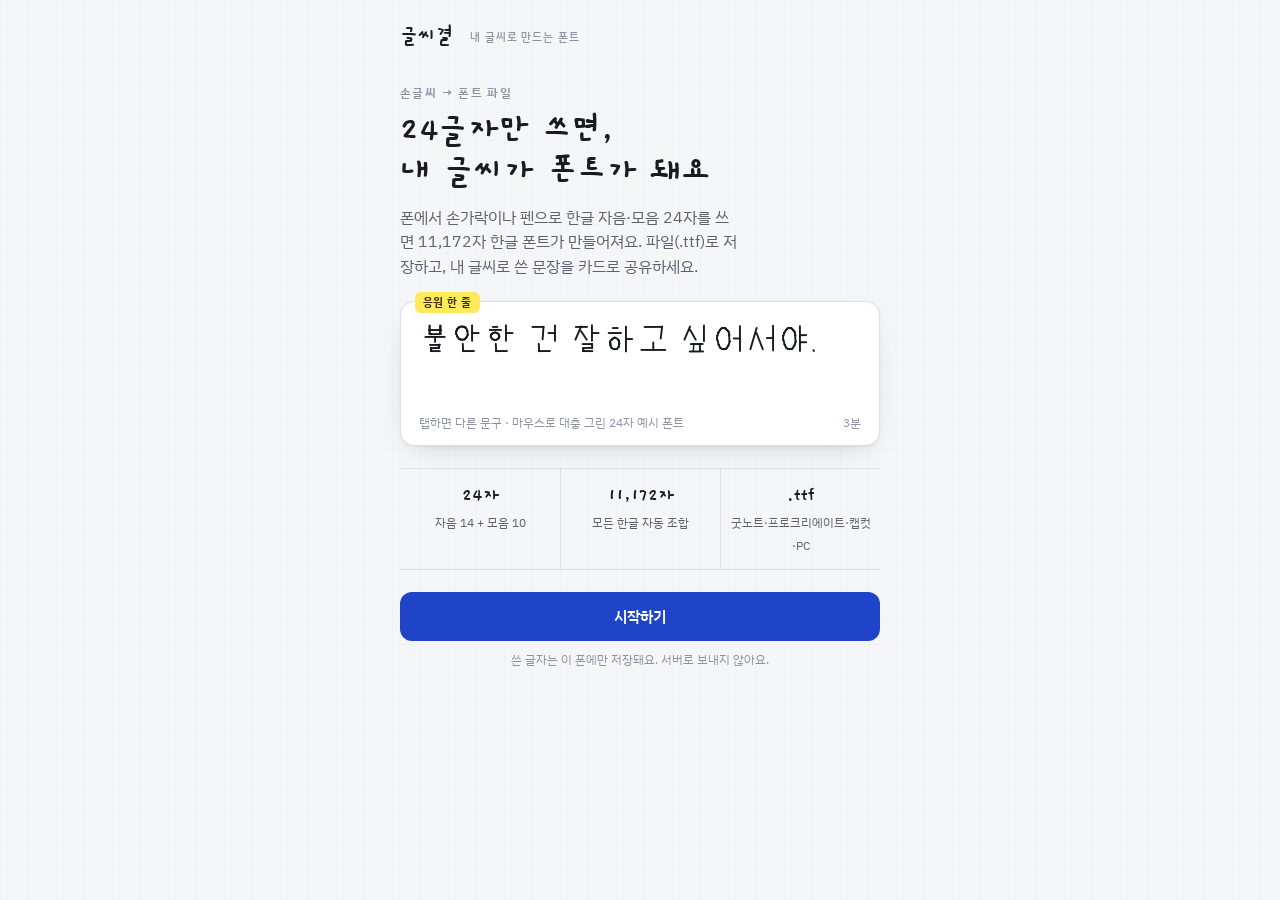
==== src/index.html @ ae1b6b3f "글씨결 v1: 응원 문구·스토리 공유·링크 미리보기·Vercel 배포 준비 - 첫 화면 예시 문구 12개 순환(탭), 완성 화면 응원 문구 칩 - 공유 카드: 폰에서 공유 시트로 " ====
<!DOCTYPE html>
<html lang="ko">
<head>
<meta charset="utf-8">
<meta name="viewport" content="width=device-width, initial-scale=1, viewport-fit=cover">
<meta name="theme-color" content="#F5F6F8">
<title>글씨결</title>
<meta name="description" content="24글자만 쓰면 내 글씨가 폰트가 돼요. 가입 없이 폰에서 3분. 내 글씨로 응원 카드 만들고 스토리에 올리세요.">
<!-- 링크 미리보기(인스타 DM·카톡). 배포 주소가 다르면 아래 두 URL만 바꾸세요 -->
<meta property="og:type" content="website">
<meta property="og:title" content="글씨결 — 24글자만 쓰면 내 글씨가 폰트가 돼요">
<meta property="og:description" content="가입 없이 폰에서 3분. 내 글씨로 응원 카드 만들고 스토리에 올리세요.">
<meta property="og:image" content="https://geulssigyeol.vercel.app/og.png">
<meta property="og:url" content="https://geulssigyeol.vercel.app/">
<meta name="twitter:card" content="summary_large_image">
<link rel="icon" href="data:image/svg+xml,%3Csvg xmlns='http://www.w3.org/2000/svg' viewBox='0 0 64 64'%3E%3Crect width='64' height='64' rx='14' fill='%23FFE95C'/%3E%3Ctext x='32' y='44' font-size='34' font-weight='700' text-anchor='middle' font-family='Apple SD Gothic Neo,Malgun Gothic,sans-serif' fill='%233B3200'%3E글%3C/text%3E%3C/svg%3E">
<link rel="apple-touch-icon" href="apple-touch-icon.png">
<meta name="apple-mobile-web-app-title" content="글씨결">
<!-- Vercel Web Analytics: 프로젝트에서 Analytics를 켜면 방문 수가 잡혀요. 안 켜면 그냥 무시됩니다 -->
<script>window.va = window.va || function () { (window.vaq = window.vaq || []).push(arguments); };</script>
<script defer src="/_vercel/insights/script.js"></script>
<link rel="preconnect" href="https://fonts.googleapis.com">
<link rel="stylesheet" href="https://fonts.googleapis.com/css2?family=Gaegu:wght@400;700&family=IBM+Plex+Sans+KR:wght@400;500;600;700&display=swap">
<link rel="stylesheet" href="styles.css">
</head>
<body>

<div class="wrap">
  <header class="top">
    <div class="brand" id="brand">글씨결 <small>내 글씨로 만드는 폰트</small></div>
    <div class="step" id="topStep"></div>
  </header>

  <!-- HOME -->
  <main id="s-home">
    <section class="hero">
      <div class="eyebrow">손글씨 → 폰트 파일</div>
      <h1 class="display" style="margin-top:8px">24글자만 쓰면,<br>내 글씨가 폰트가 돼요</h1>
      <p class="lead">폰에서 손가락이나 펜으로 한글 자음·모음 24자를 쓰면 11,172자 한글 폰트가 만들어져요. 파일(.ttf)로 저장하고, 내 글씨로 쓴 문장을 카드로 공유하세요.</p>
      <div class="demo" id="demo" role="button" tabindex="0" aria-label="다른 응원 문구 보기">
        <span class="tag">응원 한 줄</span>
        <div class="sample" id="demoText">오늘도 잘하고 있어. 진짜로.</div>
        <canvas id="demoCanvas" hidden></canvas>
        <div class="cap"><span>탭하면 다른 문구 · 마우스로 대충 그린 24자 예시 폰트</span><span class="num">3분</span></div>
      </div>
      <div class="facts">
        <div><b class="num">24자</b><span>자음 14 + 모음 10</span></div>
        <div><b class="num">11,172자</b><span>모든 한글 자동 조합</span></div>
        <div><b>.ttf</b><span>굿노트·프로크리에이트·캡컷·PC</span></div>
      </div>
      <div class="cta">
        <button class="btn primary wide" id="btnStart">시작하기</button>
        <button class="btn wide" id="btnResume" hidden>이어서 쓰기 <span class="num" id="resumeCount"></span></button>
      </div>
      <p class="fine">쓴 글자는 이 폰에만 저장돼요. 서버로 보내지 않아요.</p>
    </section>
  </main>

  <!-- DRAW -->
  <main id="s-draw" hidden>
    <div class="draw-head">
      <div class="stage" id="stageName">한글 기본</div>
      <div class="count num"><span id="cur">1</span> / <span id="total">24</span></div>
    </div>
    <div class="progress"><i id="bar"></i></div>
    <div class="target">
      <div class="ch" id="targetCh">ㄱ</div>
      <div class="info"><b id="targetName">기역</b><span id="targetHint">칸 안에 크게, 평소 쓰던 대로</span></div>
    </div>
    <div class="pad-wrap"><canvas id="pad" aria-label="글씨 쓰는 칸"></canvas></div>
    <div class="tools">
      <button class="btn" id="btnUndo">한 획 되돌리기</button>
      <button class="btn" id="btnClear">지우기</button>
    </div>
    <div class="nav">
      <button class="btn prev" id="btnPrev">이전</button>
      <button class="btn primary next" id="btnNext">다음</button>
    </div>
    <div class="chips" id="chips"></div>
    <div class="live">
      <div class="lbl">지금까지 쓴 글자로</div>
      <canvas id="live" hidden></canvas>
      <div class="hint" id="liveHint">자음 하나, 모음 하나만 써도 여기서 미리 볼 수 있어요.</div>
    </div>
    <div class="foot"><button id="btnExitDraw">쓰기 그만하고 결과 보기</button><span id="drawSaved"></span></div>
  </main>

  <!-- DONE -->
  <main id="s-done" hidden>
    <div class="done-head">
      <div class="eyebrow">완성</div>
      <h2 class="display" style="margin-top:6px">짜잔, 내 글씨가 폰트가 됐어요</h2>
      <p id="doneMeta"></p>
    </div>
    <div class="preview-card">
      <div class="pv" id="pv"></div>
      <canvas id="pvCanvas" hidden></canvas>
      <div class="pv-foot"><span id="pvName"></span><span class="num" id="pvSize"></span></div>
    </div>
    <div class="form">
      <label class="field">응원 문구 (공유 카드에 들어가요 · 직접 써도 돼요)
        <textarea id="sample" rows="2"></textarea>
      </label>
      <div class="cheer" id="cheerChips" aria-label="응원 문구 고르기"></div>
      <div class="two">
        <label class="field">폰트 이름
          <input id="fname" maxlength="24" placeholder="예: 윤정체">
        </label>
        <label class="field">영문 이름 (파일·앱 목록용)
          <input id="fnameEn" maxlength="24" placeholder="YoonjungCe">
        </label>
      </div>
      <label class="field">펜 굵기
        <div class="seg" id="penSeg">
          <button type="button" data-pen="22">가늘게</button>
          <button type="button" data-pen="30" class="on">보통</button>
          <button type="button" data-pen="40">굵게</button>
        </div>
      </label>
    </div>
    <div class="actions">
      <button class="btn primary wide" id="btnFont">폰트 파일 받기 (.ttf)</button>
      <button class="btn hl wide" id="btnCard">공유 카드 만들기 (인스타 4:5)</button>
      <img class="card-img" id="cardImg" alt="공유 카드 미리보기">
      <div class="card-actions" id="cardActions" hidden>
        <button class="btn primary" id="btnShare">스토리에 공유하기</button>
        <button class="btn" id="btnSaveCard">이미지 저장</button>
      </div>
      <p class="note" id="installNote">받은 .ttf 파일은 굿노트·프로크리에이트·캡컷에서 바로 불러올 수 있고, 아이폰은 iFont 같은 앱으로, PC는 더블클릭으로 설치해요.</p>
    </div>
    <section class="more">
      <h3>더 쓰면 더 좋아져요</h3>
      <div class="stage-list" id="stageList"></div>
    </section>
    <section class="ig" id="igBlock">
      <h3 class="display" id="igTitle">내 글씨로 쓴 응원, 스토리에 올려요</h3>
      <p id="igLead">응원 카드를 스토리에 올리고 <b id="igHandle">@ht_bangbang</b>을 태그해 주세요. 태그된 카드는 24시간 안에 리포스트해 드려요.</p>
      <ol>
        <li>응원 문구 고르기 → 공유 카드 저장 → 스토리에 올리기</li>
        <li><span id="igHandle2">@ht_bangbang</span> 태그 + <span id="igTag">#내글씨폰트</span></li>
        <li>응원받을 친구도 태그하기 — 친구도 3분이면 자기 글씨 폰트를 받아요</li>
        <li>팔로우하면 다음 글자 이벤트(쌍자음·이모지·특수문자)를 먼저 받아요</li>
      </ol>
      <a class="btn primary wide" id="igLink" href="#" target="_blank" rel="noopener">인스타그램에서 팔로우하기</a>
    </section>
    <div class="foot"><button id="btnReset">처음부터 다시 쓰기</button><span>글자는 이 폰에만 저장돼요</span></div>
  </main>
</div>
<div class="toast" id="toast" role="status" aria-live="polite"></div>

<script src="handfont.js"></script>
<script src="app.js"></script>

</body>
</html>
---- src/styles.css ----
:root {
    --paper: #F5F6F8; --paper-2: #FFFFFF; --line: #D9DEE8; --grid: #E7EAF1; --grid-2: #F0F2F7;
    --ink: #191B22; --ink-2: #5B6170; --ink-3: #8B92A3;
    --pen: #2044C8; --pen-ink: #FFFFFF; --pen-soft: #E4E9FF; --pen-line: #B8C4F5;
    --hl: #FFE95C; --hl-ink: #3B3200;
    --ok: #1B9556; --danger: #D64545;
    --ghost: #C9CED9;
    --radius: 14px;
    --shadow: 0 1px 2px rgba(20, 24, 40, .06), 0 10px 28px -14px rgba(20, 24, 40, .22);
    color-scheme: light;
  }
  @media (prefers-color-scheme: dark) {
    :root:not([data-theme="light"]) {
      --paper: #14161C; --paper-2: #1C1F27; --line: #2C3140; --grid: #232734; --grid-2: #1F222C;
      --ink: #ECEEF3; --ink-2: #A9B0C2; --ink-3: #757C8E;
      --pen: #7E9AFF; --pen-ink: #0D1330; --pen-soft: #242C4C; --pen-line: #3B4A85;
      --hl: #E3CB3E; --hl-ink: #1A1600;
      --ok: #3CC47C; --danger: #F06A6A;
      --ghost: #3A3F4E;
      --shadow: 0 1px 2px rgba(0, 0, 0, .3), 0 10px 28px -14px rgba(0, 0, 0, .6);
      color-scheme: dark;
    }
  }
  :root[data-theme="dark"] {
    --paper: #14161C; --paper-2: #1C1F27; --line: #2C3140; --grid: #232734; --grid-2: #1F222C;
    --ink: #ECEEF3; --ink-2: #A9B0C2; --ink-3: #757C8E;
    --pen: #7E9AFF; --pen-ink: #0D1330; --pen-soft: #242C4C; --pen-line: #3B4A85;
    --hl: #E3CB3E; --hl-ink: #1A1600;
    --ok: #3CC47C; --danger: #F06A6A;
    --ghost: #3A3F4E;
    --shadow: 0 1px 2px rgba(0, 0, 0, .3), 0 10px 28px -14px rgba(0, 0, 0, .6);
    color-scheme: dark;
  }
  * { box-sizing: border-box; }
  html { -webkit-text-size-adjust: 100%; }
  body {
    margin: 0; padding-inline: 16px; padding-block: 0 48px;
    background: var(--paper);
    background-image: linear-gradient(var(--grid-2) 1px, transparent 1px), linear-gradient(90deg, var(--grid-2) 1px, transparent 1px);
    background-size: 28px 28px;
    color: var(--ink);
    font-family: "IBM Plex Sans KR", "Apple SD Gothic Neo", "Noto Sans KR", system-ui, sans-serif;
    font-size: 15px; line-height: 1.55;
    -webkit-font-smoothing: antialiased;
  }
  .wrap { max-width: 480px; margin: 0 auto; }
  h1, h2, h3 { margin: 0; text-wrap: balance; word-break: keep-all; }
  .display { font-family: "Gaegu", "Nanum Pen Script", "IBM Plex Sans KR", cursive; font-weight: 700; letter-spacing: -.01em; line-height: 1.15; }
  .eyebrow { font-size: 11.5px; font-weight: 600; letter-spacing: .12em; text-transform: uppercase; color: var(--ink-3); }
  .muted { color: var(--ink-2); }
  .small { font-size: 13px; }
  .num { font-variant-numeric: tabular-nums; }
  a { color: var(--pen); }
  button { font: inherit; color: inherit; cursor: pointer; }
  button:focus-visible, input:focus-visible, textarea:focus-visible, a:focus-visible { outline: 2px solid var(--pen); outline-offset: 2px; }
  input, textarea { font: inherit; color: var(--ink); background: var(--paper-2); border: 1px solid var(--line); border-radius: 10px; padding: 10px 12px; width: 100%; }
  textarea { resize: vertical; min-height: 64px; }
  label.field { display: grid; gap: 6px; font-size: 13px; color: var(--ink-2); }
  [hidden] { display: none !important; }

  /* header */
  .top { display: flex; align-items: center; justify-content: space-between; padding-block: 18px 6px; }
  .brand { font-family: "Gaegu", cursive; font-weight: 700; font-size: 22px; letter-spacing: -.01em; }
  .brand small { font-family: "IBM Plex Sans KR", sans-serif; font-weight: 500; font-size: 11px; color: var(--ink-3); margin-left: 8px; letter-spacing: .08em; }
  .top .step { font-size: 12px; color: var(--ink-3); }

  /* buttons */
  .btn { display: inline-flex; align-items: center; justify-content: center; gap: 8px; border-radius: 12px; border: 1px solid var(--line); background: var(--paper-2); padding: 12px 16px; font-weight: 600; font-size: 15px; min-height: 46px; transition: transform .06s ease, background .15s; }
  .btn:active { transform: translateY(1px); }
  .btn.primary { background: var(--pen); color: var(--pen-ink); border-color: transparent; }
  .btn.ghost { background: transparent; }
  .btn.wide { width: 100%; }
  .btn[disabled] { opacity: .45; cursor: not-allowed; }
  .btn.hl { background: var(--hl); color: var(--hl-ink); border-color: transparent; }
  .row { display: flex; gap: 10px; }
  .row > .btn { flex: 1; }

  /* home */
  .hero { padding-block: 26px 10px; }
  .hero h1 { font-size: 36px; }
  .hero p.lead { font-size: 16px; color: var(--ink-2); margin: 12px 0 0; max-width: 34ch; }
  .demo { margin-top: 22px; background: var(--paper-2); border: 1px solid var(--line); border-radius: var(--radius); box-shadow: var(--shadow); padding: 16px 18px 12px; position: relative; }
  .demo .tag { position: absolute; top: -10px; left: 14px; background: var(--hl); color: var(--hl-ink); font-size: 11px; font-weight: 700; padding: 2px 8px; border-radius: 6px; letter-spacing: .04em; }
  .demo .sample { font-size: 34px; line-height: 1.3; min-height: 88px; word-break: keep-all; }
  .demo canvas { width: 100%; height: 88px; display: block; }
  .demo .cap { font-size: 12px; color: var(--ink-3); margin-top: 8px; display: flex; justify-content: space-between; }
  .facts { display: grid; grid-template-columns: repeat(3, 1fr); gap: 0; margin-top: 22px; border-top: 1px solid var(--line); border-bottom: 1px solid var(--line); }
  .facts div { padding: 12px 8px; text-align: center; }
  .facts div + div { border-left: 1px solid var(--line); }
  .facts b { display: block; font-size: 19px; font-family: "Gaegu", cursive; font-weight: 700; }
  .facts span { font-size: 12px; color: var(--ink-2); }
  .cta { margin-top: 22px; display: grid; gap: 10px; }
  .fine { font-size: 12px; color: var(--ink-3); text-align: center; margin-top: 10px; }

  /* draw */
  .draw-head { display: flex; align-items: baseline; justify-content: space-between; margin-top: 8px; }
  .draw-head .stage { font-weight: 600; }
  .draw-head .count { font-size: 13px; color: var(--ink-2); }
  .progress { height: 6px; background: var(--grid); border-radius: 3px; overflow: hidden; margin-top: 8px; }
  .progress i { display: block; height: 100%; background: var(--hl); width: 0; transition: width .2s; }
  .target { display: flex; align-items: center; gap: 14px; margin-top: 14px; }
  .target .ch { font-size: 44px; line-height: 1; font-weight: 500; width: 64px; height: 64px; display: grid; place-items: center; background: var(--paper-2); border: 1px solid var(--line); border-radius: 12px; }
  .target .info b { display: block; font-size: 16px; }
  .target .info span { font-size: 13px; color: var(--ink-2); }
  .pad-wrap { margin-top: 12px; position: relative; }
  canvas#pad { width: 100%; aspect-ratio: 1; max-width: 100%; display: block; background: var(--paper-2); border: 1px solid var(--line); border-radius: var(--radius); box-shadow: var(--shadow); touch-action: none; user-select: none; -webkit-user-select: none; }
  .tools { display: flex; gap: 8px; margin-top: 10px; }
  .tools .btn { flex: 1; min-height: 42px; font-size: 14px; }
  .nav { display: flex; gap: 10px; margin-top: 10px; }
  .nav .btn.next { flex: 2; }
  .nav .btn.prev { flex: 1; }
  .chips { display: flex; gap: 6px; overflow-x: auto; padding-block: 12px 4px; scrollbar-width: none; }
  .chips::-webkit-scrollbar { display: none; }
  .chip { flex: 0 0 auto; width: 34px; height: 34px; border-radius: 9px; border: 1px solid var(--line); background: var(--paper-2); font-size: 15px; display: grid; place-items: center; color: var(--ink-3); padding: 0; }
  .chip.done { background: var(--hl); color: var(--hl-ink); border-color: transparent; }
  .chip.cur { outline: 2px solid var(--pen); outline-offset: 1px; color: var(--ink); }
  .live { margin-top: 6px; }
  .live .lbl { font-size: 11.5px; color: var(--ink-3); letter-spacing: .08em; text-transform: uppercase; font-weight: 600; }
  .live canvas { width: 100%; height: 64px; display: block; margin-top: 4px; }
  .live .hint { font-size: 13px; color: var(--ink-3); height: 64px; display: flex; align-items: center; }

  /* done */
  .done-head { padding-block: 18px 6px; }
  .done-head h2 { font-size: 32px; }
  .done-head p { margin: 6px 0 0; color: var(--ink-2); }
  .preview-card { margin-top: 16px; background: var(--paper-2); border: 1px solid var(--line); border-radius: var(--radius); box-shadow: var(--shadow); overflow: hidden; }
  .preview-card .pv { padding: 18px 18px 8px; font-size: 40px; line-height: 1.25; min-height: 120px; word-break: keep-all; overflow-wrap: anywhere; }
  .preview-card canvas { width: 100%; display: block; }
  .preview-card .pv-foot { display: flex; justify-content: space-between; align-items: center; padding: 8px 14px 12px; font-size: 12px; color: var(--ink-3); }
  .seg { display: flex; background: var(--grid); border-radius: 10px; padding: 3px; }
  .seg button { flex: 1; border: 0; background: transparent; border-radius: 8px; padding: 7px 8px; font-size: 13px; font-weight: 600; color: var(--ink-2); }
  .seg button.on { background: var(--paper-2); color: var(--ink); box-shadow: 0 1px 2px rgba(0,0,0,.08); }
  .form { display: grid; gap: 12px; margin-top: 14px; }
  .cheer { display: flex; flex-wrap: wrap; gap: 6px; margin-top: -4px; }
  .cheer-chip { border: 1px solid var(--line); background: var(--paper-2); color: var(--ink-2); border-radius: 999px; padding: 6px 11px; font-size: 13px; line-height: 1.2; word-break: keep-all; }
  .cheer-chip.on { background: var(--hl); color: var(--hl-ink); border-color: transparent; font-weight: 600; }
  .demo[role="button"] { cursor: pointer; }
  .form .two { display: grid; grid-template-columns: 1fr 1fr; gap: 10px; }
  @media (max-width: 380px) { .form .two { grid-template-columns: 1fr; } }
  .actions { display: grid; gap: 10px; margin-top: 16px; }
  .note { font-size: 12.5px; color: var(--ink-3); line-height: 1.5; }
  .card-img { margin-top: 10px; border-radius: 12px; border: 1px solid var(--line); width: 100%; display: none; }
  .card-img.show { display: block; }
  .card-actions { display: grid; grid-template-columns: 1fr 1fr; gap: 10px; }
  .card-actions .btn:only-child { grid-column: 1 / -1; }
  section.more { margin-top: 26px; }
  section.more h3 { font-size: 13px; letter-spacing: .1em; text-transform: uppercase; color: var(--ink-3); margin-bottom: 8px; }
  .stage-list { display: grid; gap: 8px; }
  .stage-row { display: flex; align-items: center; justify-content: space-between; gap: 10px; background: var(--paper-2); border: 1px solid var(--line); border-radius: 12px; padding: 10px 12px; }
  .stage-row b { font-size: 14px; display: block; }
  .stage-row span { font-size: 12px; color: var(--ink-2); }
  .stage-row .btn { min-height: 36px; padding: 6px 12px; font-size: 13px; }
  .ig { margin-top: 26px; background: var(--pen-soft); border: 1px solid var(--pen-line); border-radius: var(--radius); padding: 16px; }
  .ig h3 { font-size: 20px; }
  .ig p { margin: 8px 0 0; font-size: 14px; color: var(--ink-2); }
  .ig ol { margin: 10px 0 0; padding-left: 20px; font-size: 14px; }
  .ig ol li + li { margin-top: 4px; }
  .ig .btn { margin-top: 12px; }
  .foot { margin-top: 28px; display: flex; justify-content: space-between; align-items: center; font-size: 12px; color: var(--ink-3); }
  .foot button { border: 0; background: none; color: var(--ink-3); text-decoration: underline; padding: 0; font-size: 12px; }
  .toast { position: fixed; left: 50%; bottom: 24px; transform: translateX(-50%); background: var(--ink); color: var(--paper); padding: 10px 16px; border-radius: 999px; font-size: 13.5px; font-weight: 500; box-shadow: var(--shadow); opacity: 0; pointer-events: none; transition: opacity .2s; max-width: calc(100vw - 32px); text-align: center; }
  .toast.show { opacity: 1; }
  @media (prefers-reduced-motion: reduce) { * { transition: none !important; } }
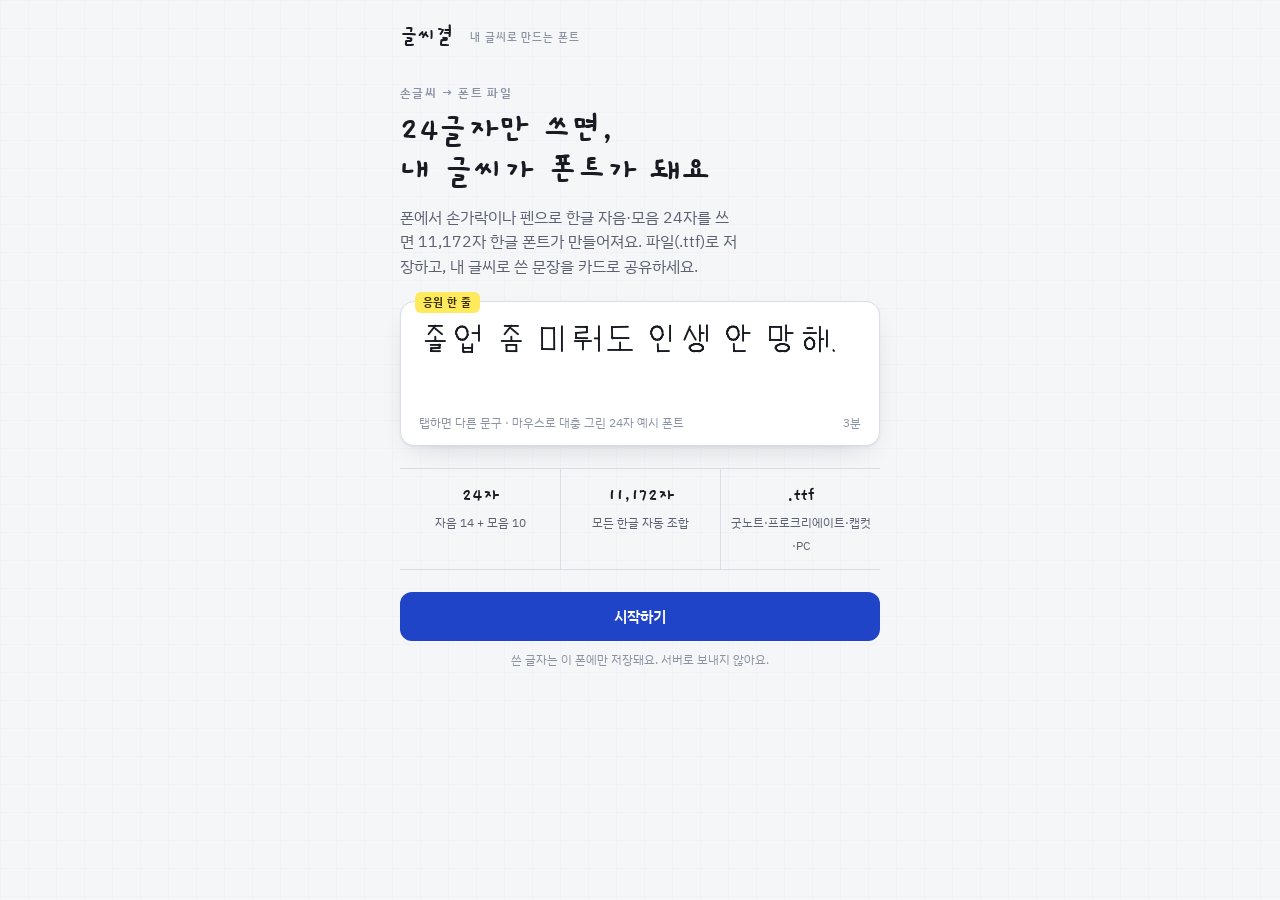
==== commit fc18ae73: "Fix general font completion, card overflow and storage feedback" ====
--- a/src/index.html
+++ b/src/index.html
@@ -30,6 +30,7 @@
     <div class="brand" id="brand">글씨결 <small>내 글씨로 만드는 폰트</small></div>
     <div class="step" id="topStep"></div>
   </header>
+  <p id="storageWarning" class="notice" role="status" hidden></p>
 
   <!-- HOME -->
   <main id="s-home">
@@ -88,15 +89,20 @@
   <!-- DONE -->
   <main id="s-done" hidden>
     <div class="done-head">
-      <div class="eyebrow">완성</div>
-      <h2 class="display" style="margin-top:6px">짜잔, 내 글씨가 폰트가 됐어요</h2>
+      <div class="eyebrow" id="doneLabel">결과</div>
+      <h2 class="display" id="doneTitle" style="margin-top:6px">내 글씨로 만든 폰트</h2>
       <p id="doneMeta"></p>
+    </div>
+    <div class="notice" id="partialNotice" hidden>
+      <p id="partialText"></p>
+      <button class="btn" id="btnContinueKo">남은 한글 이어 쓰기</button>
     </div>
     <div class="preview-card">
       <div class="pv" id="pv"></div>
       <canvas id="pvCanvas" hidden></canvas>
       <div class="pv-foot"><span id="pvName"></span><span class="num" id="pvSize"></span></div>
     </div>
+    <p class="note" id="fallbackNote"></p>
     <div class="form">
       <label class="field">응원 문구 (공유 카드에 들어가요 · 직접 써도 돼요)
         <textarea id="sample" rows="2"></textarea>
@@ -121,6 +127,7 @@
     <div class="actions">
       <button class="btn primary wide" id="btnFont">폰트 파일 받기 (.ttf)</button>
       <button class="btn hl wide" id="btnCard">공유 카드 만들기 (인스타 4:5)</button>
+      <p class="notice" id="cardError" role="status" hidden></p>
       <img class="card-img" id="cardImg" alt="공유 카드 미리보기">
       <div class="card-actions" id="cardActions" hidden>
         <button class="btn primary" id="btnShare">스토리에 공유하기</button>
@@ -134,7 +141,7 @@
     </section>
     <section class="ig" id="igBlock">
       <h3 class="display" id="igTitle">내 글씨로 쓴 응원, 스토리에 올려요</h3>
-      <p id="igLead">응원 카드를 스토리에 올리고 <b id="igHandle">@ht_bangbang</b>을 태그해 주세요. 태그된 카드는 24시간 안에 리포스트해 드려요.</p>
+      <p id="igLead">응원 카드를 스토리에 올리고 <b id="igHandle">@ht_bangbang</b>을 태그해 주세요. 태그해 주신 카드는 확인 후 소개할 수 있어요.</p>
       <ol>
         <li>응원 문구 고르기 → 공유 카드 저장 → 스토리에 올리기</li>
         <li><span id="igHandle2">@ht_bangbang</span> 태그 + <span id="igTag">#내글씨폰트</span></li>
--- a/src/styles.css
+++ b/src/styles.css
@@ -139,6 +139,8 @@
   @media (max-width: 380px) { .form .two { grid-template-columns: 1fr; } }
   .actions { display: grid; gap: 10px; margin-top: 16px; }
   .note { font-size: 12.5px; color: var(--ink-3); line-height: 1.5; }
+  .notice { margin: 12px 0; padding: 12px; border: 1px solid var(--pen-line); border-radius: 12px; background: var(--pen-soft); color: var(--ink); font-size: 14px; line-height: 1.6; overflow-wrap: anywhere; }
+  .notice .btn { margin-top: 8px; }
   .card-img { margin-top: 10px; border-radius: 12px; border: 1px solid var(--line); width: 100%; display: none; }
   .card-img.show { display: block; }
   .card-actions { display: grid; grid-template-columns: 1fr 1fr; gap: 10px; }
